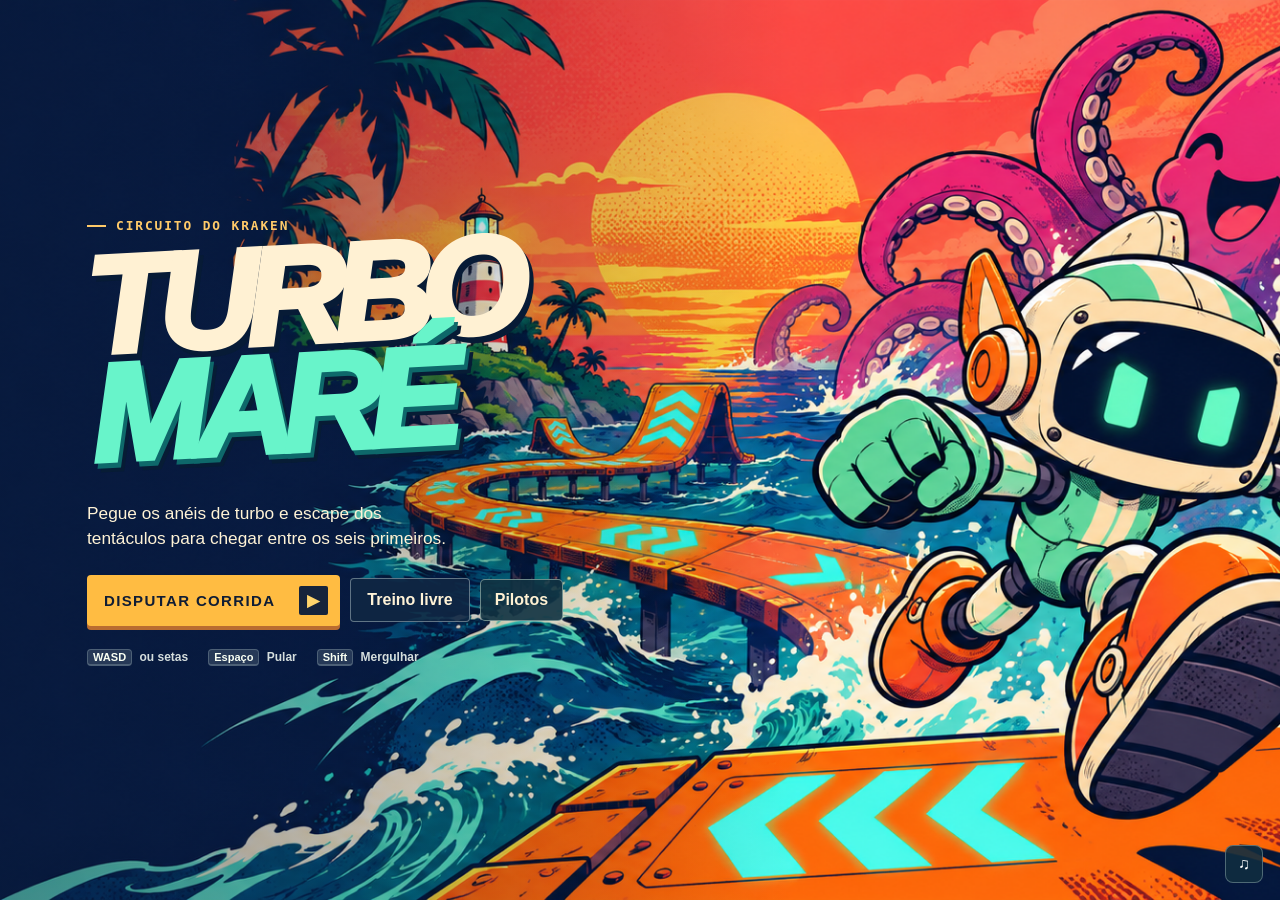
==== src/index.html @ ab8b776a "Publica o Turbo Maré como aplicativo instalável com corrida offline" ====
<!doctype html>
<html lang="pt-BR">
<head>
<meta charset="utf-8">
<meta name="viewport" content="width=device-width,initial-scale=1,maximum-scale=1,viewport-fit=cover">
<meta name="theme-color" content="#102a3a">
<!-- PWA: head -->
<title>Turbo Maré | Corrida 3D</title>
<link rel="stylesheet" href="game.css">
</head>
<body data-mode="menu">
<div id="scene"><canvas id="world" aria-label="Pista de corrida em 3D"></canvas></div>
<main id="menu"><img id="cover-art" alt="" src="art/capa.png">
  <div class="menu-inner">
    <div class="eyebrow">Circuito do Kraken</div>
    <h1>TURBO<span>MARÉ</span></h1>
    <p>Pegue os anéis de turbo e escape dos tentáculos para chegar entre os seis primeiros.</p>
    <div class="menu-buttons"><button class="primary" id="play">Disputar corrida <span aria-hidden="true">▶</span></button><button id="practice">Treino livre</button><button id="crew-open">Pilotos</button></div>
    <div class="menu-foot"><span><kbd>WASD</kbd> ou setas</span><span><kbd>Espaço</kbd> Pular</span><span><kbd>Shift</kbd> Mergulhar</span></div>
    <div class="app-tools"><button type="button" id="install-game" aria-controls="install-help" hidden>Instalar jogo</button><span id="offline-state" role="status" hidden>Pronto para jogar offline</span></div>
    <div id="install-help" hidden>No Safari, toque em Compartilhar e depois em Adicionar à Tela de Início.</div>
  </div>
</main>
<section id="dock" aria-label="Escolha do piloto" hidden>
  <button id="crew-back" class="secondary">‹ Menu</button>
  <div class="crew-card">
    <div class="crew-choose"><button id="crew-prev" aria-label="Piloto anterior">‹</button><h2 id="crew-name">Lontra</h2><button id="crew-next" aria-label="Próximo piloto">›</button></div>
    <label for="crew-motion">Animação <select id="crew-motion"><option value="idle">Em repouso</option><option value="run">Corrida</option><option value="jump">Salto</option><option value="dive">Mergulho</option></select></label>
    <button class="primary" id="crew-use">Usar piloto <span aria-hidden="true">✓</span></button>
  </div>
</section>
<div id="hud" hidden>
  <div class="hud-top">
    <div class="hud-box"><small>Posição</small><strong id="place">1º</strong><span id="field-size">/ 10</span></div>
    <div class="hud-box track-hud"><small><span id="progress-name">Circuito do Kraken</span><span id="percent">0%</span></small><div class="rail"><span id="fill"></span><i style="left:27%"></i><i style="left:63%"></i></div></div>
    <div class="right-hud">
      <div class="hud-box"><small>Tempo</small><strong id="time">1:30</strong></div>
      <div class="hud-box"><small>Vagas</small><strong id="slots">6 / 6</strong></div>
      <button class="icon" id="pause" aria-label="Pausar" title="Pausar (Esc)">Ⅱ</button>
    </div>
  </div>
  <div id="stage"><span id="sector">Píer de largada</span> <b id="ring-score">◎ 0/4</b></div>
  <div id="count" hidden></div><div id="toast" role="status" hidden></div>
</div>
<div id="settings"><button class="icon" id="sound" aria-label="Desativar som" title="Desativar som">♫</button></div>
<div id="touch" hidden>
  <div id="stick" aria-label="Controle de direção"><div id="nub"></div></div>
  <div id="actions"><button id="dive"><span aria-hidden="true">»</span>Mergulho</button><button id="jump"><span aria-hidden="true">↑</span>Pulo</button></div>
</div>
<div id="celebrate" aria-hidden="true"></div>
<section id="modal" role="dialog" aria-modal="true" aria-labelledby="modal-title" hidden>
  <div class="card">
    <div class="eyebrow" id="modal-tag">Circuito do Kraken</div>
    <h2 id="modal-title"></h2>
    <p id="modal-text"></p>
    <label id="quality-row" for="quality">Detalhe gráfico <select id="quality"><option value="auto">Automático</option><option value="high">Alto</option><option value="light">Leve</option></select></label>
    <div class="card-actions">
      <button class="primary" id="modal-main"></button>
      <button class="secondary" id="modal-restart">Reiniciar</button>
      <button class="secondary" id="modal-menu">Menu</button>
    </div>
  </div>
</section>
<p class="card" id="error" hidden></p>
<img id="bay-art" hidden alt="" src="art/baia.png">
<!-- PWA: install -->
<script src="game.js"></script>
</body>
</html>
---- src/game.css ----
:root{color-scheme:dark;--ink:#102a3a;--cream:#fff8e7;--lime:#e1ff74;--mint:#64f2cb;--glass:rgba(12,38,53,.84);font-family:"Segoe UI",Arial,sans-serif}
*{box-sizing:border-box}
html,body{margin:0;width:100%;height:100%;overflow:hidden;background:#102a3a}
body{touch-action:none;user-select:none}
button{font:inherit;cursor:pointer;border:0;color:inherit}
button:focus-visible{outline:3px solid #fff;outline-offset:4px}
[hidden]{display:none!important}
.app-tools{display:flex;align-items:center;gap:8px 15px;flex-wrap:wrap;color:#e6eeeb;font-size:12px;font-weight:650}
.app-tools:has(> :not([hidden])){margin-top:12px}
.app-tools button{color:#fbf5df;background:#15374ae8;border:1px solid #94c8bc;border-radius:5px;padding:7px 13px;font:inherit;cursor:pointer}
.app-tools button:focus-visible{outline:2px solid #ffbc42;outline-offset:2px}
#offline-state::before{content:"";display:inline-block;width:7px;height:7px;margin-right:6px;background:#8cf0ba;border-radius:50%}
#install-help{max-width:330px;margin-top:6px;background:#102a3aeb;color:#fff2d8;padding:8px 10px;border-radius:5px;font-size:13px}
#scene{position:absolute;inset:0;background:linear-gradient(180deg,#24426d 0%,#8274a9 34%,#f4a68f 64%,#ffd5a7 84%,#f9be99 100%);overflow:hidden}
#scene::before{content:"";position:absolute;inset:0;background:radial-gradient(circle at 73% 42%,#fff8c8 0 5.9%,#ffddaa 6% 7%,#ffdcb96b 9%,transparent 25%);pointer-events:none}
body:not([data-mode=menu]) #scene{background:linear-gradient(180deg,#24426d,#7875a6 17%,#eda48e 40%,#ffd5a7)}
body:not([data-mode=menu]) #scene::before{background:radial-gradient(circle at 74% 22%,#fff8c8 0 4.8%,#ffddaa 5% 5.8%,#ffdcb96b 7%,transparent 19%)}
#world{position:absolute;inset:0;width:100%;height:100%;display:block;outline:0}
@media(max-aspect-ratio:9/10){.menu-inner{transform:translateY(-5vh)}body:not([data-mode=menu]) #scene::before{background-position:0 6vh;background-repeat:no-repeat}}
#menu{position:absolute;inset:0;display:grid;align-items:center;pointer-events:none;background:linear-gradient(90deg,#0b2638f5 0%,#102a3ae0 22%,#102a3a84 48%,transparent 72%),linear-gradient(0deg,#092432b0,transparent 32%)}
.menu-inner{width:min(580px,93%);margin-left:clamp(24px,8vw,132px);pointer-events:auto;padding-bottom:2vh}
.eyebrow{color:var(--mint);font-size:12px;font-weight:800;letter-spacing:.21em;text-transform:uppercase;display:flex;align-items:center;gap:10px}
.eyebrow::before{content:"";width:19px;height:2px;background:currentColor;display:inline-block}
h1{font-family:"Arial Black","Segoe UI Black",Impact,sans-serif;font-weight:1000;font-style:italic;font-size:clamp(79px,11.3vw,176px);line-height:.77;letter-spacing:-.11em;margin:23px 0 29px -6px;color:var(--cream);text-shadow:4px 6px 0 #0d3f4e}
h1 span{display:block;color:var(--mint);text-shadow:4px 6px 0 #116673}
.menu-inner p{color:#e6f0ed;font-size:clamp(15px,1.55vw,20px);line-height:1.48;margin:0 0 27px;max-width:330px;font-weight:500}
.primary{display:inline-flex;gap:24px;align-items:center;justify-content:space-between;background:var(--lime);color:#182d31;padding:12px 14px 12px 19px;min-width:216px;font-size:15px;font-weight:900;text-transform:uppercase;letter-spacing:.09em;border-radius:9px;box-shadow:0 5px 0 #859e3a;transition:transform .15s,background .15s}
.primary:hover{background:#efffa6;transform:translateY(-2px)}
.primary:active{transform:translateY(3px)}
.primary span{font-size:16px;line-height:29px;text-align:center;background:#122c31;color:var(--lime);width:29px;height:29px;border-radius:5px}
.menu-foot{display:flex;flex-wrap:wrap;gap:8px 20px;color:#d5e1df;font-size:12px;margin-top:24px;font-weight:650}
kbd{font-family:inherit;background:#e9fff123;border:1px solid #e9fff132;border-bottom-width:2px;border-radius:4px;padding:1px 5px;color:#f9fff3;margin-right:4px;font-size:.92em;white-space:nowrap}
.icon{background:#102d40e5;border:1px solid #e4fff34c;border-radius:8px;min-width:38px;height:38px;font-size:16px;font-weight:900;display:grid;place-items:center}
.icon:hover,.secondary:hover{background:#245061}
#settings{display:flex;gap:7px;position:absolute;right:max(17px,env(safe-area-inset-right));bottom:max(17px,env(safe-area-inset-bottom));z-index:4}
#hud{position:absolute;inset:0;pointer-events:none;color:white}
.hud-top{position:absolute;left:clamp(12px,3vw,44px);right:clamp(12px,3vw,44px);top:max(13px,env(safe-area-inset-top));display:flex;align-items:flex-start;justify-content:space-between;gap:8px}
.hud-box{background:var(--glass);border:1px solid #e0fff442;border-radius:10px;padding:10px 13px;box-shadow:0 3px 14px #10334438;font-variant-numeric:tabular-nums}
.hud-box small{color:#aae5db;text-transform:uppercase;letter-spacing:.11em;font-size:10px;font-weight:850;display:block;margin-bottom:2px}
.hud-box strong{font-size:21px;font-weight:900;line-height:1.05}
.track-hud{min-width:min(31vw,305px)}
.track-hud small{display:flex;justify-content:space-between;gap:4px;color:var(--cream)}
.rail{background:#e1fff036;height:6px;border-radius:20px;margin:8px 1px 2px;position:relative}
.rail span{height:100%;width:0;display:block;background:var(--mint);border-radius:20px;transition:width .13s linear}
.rail i{background:#fffff2;position:absolute;top:1px;width:4px;height:4px;border-radius:50%}
.right-hud{display:flex;gap:7px;text-align:center}
#pause{pointer-events:auto;height:100%;min-height:47px}
#toast{position:absolute;left:50%;top:20%;transform:translateX(-50%);padding:8px 15px;background:#123442ee;border:1px solid #a8e8c5;color:var(--lime);border-radius:7px;font-weight:850;font-size:13px;white-space:nowrap}
#count{position:absolute;left:50%;top:40%;transform:translate(-50%,-50%) rotate(-6deg);font-size:clamp(74px,14vw,155px);font-weight:1000;font-style:italic;line-height:1;color:var(--lime);text-shadow:5px 6px #182944,0 0 24px #0d37436b}
#touch{display:none;position:absolute;inset:0;pointer-events:none;z-index:3}
#stick{position:absolute;left:max(18px,env(safe-area-inset-left));bottom:max(21px,env(safe-area-inset-bottom));width:112px;height:112px;border:2px solid #e1fff39e;border-radius:50%;background:#102d4080;pointer-events:auto}
#nub{position:absolute;width:45px;height:45px;left:50%;top:50%;transform:translate(-50%,-50%);border-radius:50%;background:#d3ffeed9;box-shadow:0 3px 0 #61968f}
#actions{position:absolute;right:max(16px,env(safe-area-inset-right));bottom:max(66px,calc(env(safe-area-inset-bottom) + 53px));display:flex;align-items:flex-end;gap:8px;pointer-events:auto}
#actions button{background:#142e43cf;border:1px solid #e1fff39e;border-radius:50%;width:65px;height:65px;font-weight:900;font-size:10px;text-transform:uppercase;box-shadow:0 3px 0 #0e2539;touch-action:none}
#actions button:last-child{background:var(--lime);color:#193740;width:76px;height:76px}
#actions span{display:block;font-size:21px;line-height:1.15}
@media(pointer:coarse){#touch:not([hidden]){display:block}.menu-foot{display:none}}
#modal{position:absolute;inset:0;display:grid;place-items:center;background:#071f30b8;z-index:6;padding:14px}
.card{width:min(420px,100%);border-radius:17px;border:1px solid #b8f9dc62;background:#112f42;padding:clamp(20px,5vw,34px);box-shadow:0 12px 50px #061b30a0}
.card h2{margin:8px 0 9px;font-weight:950;font-size:clamp(32px,7vw,51px);line-height:.98;letter-spacing:-.06em;color:var(--cream)}
.card p{margin:11px 0 24px;color:#d5ece8;line-height:1.5}
.card-actions{display:flex;gap:13px 8px;flex-wrap:wrap;align-items:center}
.secondary{background:#234453;border:1px solid #90d4c769;border-radius:7px;font-weight:750;padding:11px}
#error{position:absolute;z-index:9;left:50%;top:50%;transform:translate(-50%,-50%);margin:0}
@media(max-width:620px){#menu{background:linear-gradient(90deg,#092536e8,#09253676 72%,#09253626),linear-gradient(0deg,#092432c1,transparent 34%)}.menu-inner{margin-left:22px}.hud-top{gap:4px}.hud-box{padding:7px}.hud-box strong{font-size:17px}.hud-box small{font-size:8px}.right-hud{gap:4px}#pause{min-width:30px;min-height:38px}.track-hud{min-width:22vw}#progress-name{display:none}.menu-foot{gap:8px 10px}h1{font-size:clamp(71px,16vw,122px)}}
@media(max-height:540px){.menu-inner{padding-top:8px}h1{font-size:clamp(62px,16vh,100px);margin:12px 0 15px}.menu-inner p{margin-bottom:14px}.menu-foot{margin-top:13px}#stick{width:91px;height:91px}#actions{bottom:20px;right:65px}}

:root{--lime:#ffbf46;--mint:#69f5ce;--cream:#fff1d3}
#menu{isolation:isolate;overflow:hidden;background:#071a3d}
#menu::before{content:"";position:absolute;z-index:-2;inset:0;background:var(--cover) center/cover no-repeat}
#menu::after{content:"";position:absolute;z-index:-1;inset:0;background:linear-gradient(90deg,#08193475,transparent 62%)}
.menu-inner{margin-left:clamp(24px,6.8vw,110px);width:min(550px,87vw)}
.eyebrow{font-family:Consolas,monospace;font-weight:850;font-size:clamp(11px,1vw,14px);color:#ffca69;letter-spacing:.15em}
h1{font-size:clamp(86px,10.8vw,175px);line-height:.78;letter-spacing:-.088em;transform:rotate(-3deg);transform-origin:left center;text-shadow:4px 6px #071b36;margin:22px 0 30px}
h1 span{color:#68f4ca;text-shadow:3px 5px #0e686a,6px 9px #071c35}
.menu-inner p{color:#fff3d6;font-size:clamp(15px,1.35vw,19px);max-width:370px;margin-bottom:23px}
.menu-buttons{display:flex;align-items:center;gap:10px;flex-wrap:wrap}
.primary{background:#ffbc42;color:#101d34;border-radius:4px;box-shadow:0 4px #ba6c30;min-width:191px;padding:11px 12px 11px 17px;font-weight:900}
.primary:hover{background:#ffd077}.primary span{background:#16243b;color:#ffd56c;border-radius:2px}
#practice,.secondary{background:#102744e8;color:#fff3d7;border:1px solid #b1c3c880;padding:12px 16px;border-radius:4px;font-weight:730}
#practice:hover{background:#23485d}.menu-foot{color:#d5dedd;font-size:12px}
.hud-box{border-radius:5px;border:1px solid #f2e1ba6b;background:#0e2343ed;box-shadow:2px 3px 0 #12223d6b}
.hud-box strong{color:#fff3cf}.hud-box small{color:#ffd27a}.rail span{background:#ffbb4c}
#stage{position:absolute;left:clamp(12px,3vw,44px);bottom:max(18px,env(safe-area-inset-bottom));color:#fff2cc;border-left:4px solid #ffbc42;padding:8px 13px;background:#102344eb;border-radius:2px;font-size:13px;font-weight:750}
#stage b{color:#71f1cf;margin-left:10px;font-variant-numeric:tabular-nums}
#hud::before{content:"";position:absolute;inset:0;opacity:0;transition:opacity .15s;box-shadow:inset 0 0 90px #4fffff5c}
body[data-turbo="on"] #hud::before{opacity:1}
.card{background:#102444;border-color:#eec385;border-radius:8px;box-shadow:7px 7px #09203999}
#scene,body:not([data-mode=menu]) #scene{background:linear-gradient(#51568e 0%,#f07672 19%,#ffb567 37%,#ffdf91 58%,#f5b790 100%)}
@media(max-aspect-ratio:9/10){#menu::before{background-size:auto 64%;background-position:78% top}#menu::after{background:linear-gradient(0deg,#091a37 25%,#091a37f3 40%,transparent 65%)}#menu{align-items:end}.menu-inner{margin:0 20px max(35px,7vh);transform:none}.menu-inner h1{font-size:clamp(63px,15.5vw,105px);margin:12px 0 16px}.menu-inner p{font-size:15px;margin-bottom:15px}.menu-foot{margin-top:14px}#practice{padding:10px}.menu-buttons{gap:8px}.primary{min-width:166px}}
@media(pointer:coarse){#stage{top:70px;bottom:auto;font-size:10px;padding:4px 7px}}
@media(max-height:530px) and (min-aspect-ratio:1/1){h1{font-size:clamp(55px,17vh,80px);margin:10px 0}.menu-inner p{margin-bottom:11px}.menu-foot{margin-top:12px}}



#cover-art{position:absolute;inset:0;width:100%;height:100%;object-fit:cover;object-position:center;z-index:-2}
#menu::before{display:none}
@media(max-aspect-ratio:9/10){#cover-art{height:65%;object-position:76% 50%}}
@keyframes confetti-fall{from{transform:translateY(-6vh) rotate(0)}to{transform:translateY(108vh) rotate(470deg)}}
#celebrate{position:fixed;inset:0;overflow:hidden;pointer-events:none;z-index:7}
#celebrate i{position:absolute;top:-2vh;width:7px;height:13px;background:#6ef4cb;animation:confetti-fall 2.2s ease-in both}
@media(prefers-reduced-motion:reduce){#celebrate{display:none}}


.hud-top{top:max(20px,env(safe-area-inset-top));left:clamp(15px,2vw,36px);right:clamp(15px,2vw,36px);align-items:flex-start}
.hud-box{background:linear-gradient(140deg,#103641f4,#102a38f2);border:1px solid #cce8dd8c;border-radius:10px;box-shadow:0 4px 13px #122f383b;color:#ffefd4}
.hud-box small{font-family:"Segoe UI",sans-serif;font-size:10px;letter-spacing:.13em;color:#a6e2d4}
.hud-top>.hud-box:first-child{position:relative;padding:9px 22px 11px 17px;min-width:106px;border-bottom:3px solid #ffd474}
#place{font-size:36px;font-style:italic;font-weight:900;letter-spacing:-.065em;color:#fff1cb}
#field-size{font-size:14px;color:#a6c8c4;margin-left:6px;font-weight:750}
.track-hud{position:absolute;left:50%;transform:translateX(-50%);width:clamp(180px,23vw,340px);padding:10px 14px 11px}
.track-hud small{color:#f5ebd3}.track-hud #percent{color:#63edcf}.rail{height:5px}.rail span{background:#63edcf}
.right-hud{border:1px solid #cce8dd8c;border-radius:10px;overflow:hidden;background:#153646f2;box-shadow:0 4px 13px #122f383b;gap:0;align-items:stretch}
.right-hud .hud-box{border:0;border-right:1px solid #c6e8d32e;border-radius:0;background:none;box-shadow:none;padding:9px 13px}
.right-hud .hud-box strong{font-size:22px;letter-spacing:-.045em;color:#fff2d3}
#pause{border:0;border-radius:0;background:#25495770;min-width:34px;font-size:15px}
#stage{border:1px solid #cce8dd70;border-left:3px solid #6af0ce;background:#113742ed;border-radius:6px;font-size:12px;padding:8px 12px;letter-spacing:.012em}
#stage b{border-left:1px solid #91c9b86b;padding-left:11px;font-variant-numeric:tabular-nums}
@media(max-width:620px){.hud-top{top:12px;left:10px;right:10px}.hud-top>.hud-box:first-child{min-width:66px;padding:6px 9px}#place{font-size:25px}#field-size{font-size:10px;margin-left:3px}.track-hud{min-width:0;width:clamp(70px,20vw,110px);left:45%;padding:8px}.hud-box small{font-size:8px}.right-hud .hud-box{padding:6px}.right-hud .hud-box strong{font-size:15px}#pause{min-width:24px}.track-hud small{justify-content:center}}
@media(pointer:coarse){#stage{padding:4px 7px;font-size:10px}}

#quality-row{display:flex;align-items:center;justify-content:space-between;margin:0 0 20px;color:#d7e9e1;font-size:14px;font-weight:650}#quality{font:inherit;color:#fff1d2;background:#173a48;border:1px solid #729690;border-radius:5px;padding:6px 9px}

#crew-open,#crew-motion{font:inherit;color:#fff1d2;background:#113342e8;border:1px solid #a6c2b99c;padding:11px 14px;border-radius:5px;font-weight:700}
#crew-open:hover,#crew-motion:hover{background:#245061}
#dock{position:absolute;inset:0;pointer-events:none;background:linear-gradient(0deg,#051f3880,transparent 23%);color:#fff1d3}
#crew-back{position:absolute;left:20px;top:20px;pointer-events:auto}
.crew-card{pointer-events:auto;position:absolute;left:50%;bottom:clamp(10px,2.5vh,24px);transform:translateX(-50%);display:flex;align-items:center;gap:16px;background:#103340f2;padding:12px 14px;border:1px solid #b5dfcf88;border-radius:9px;box-shadow:0 4px 15px #0e314050}
.crew-choose{display:flex;align-items:center;gap:7px}
.crew-choose h2{margin:0;min-width:108px;text-align:center;font-size:22px;color:#fff0cc}
.crew-choose button{width:34px;height:34px;background:#284e5d;border-radius:4px;font-size:24px;font-weight:700}
.crew-card label{display:grid;gap:2px;font-size:10px;letter-spacing:.08em;text-transform:uppercase;color:#aae4cc}
#crew-motion{font-size:13px;padding:5px;letter-spacing:0}
.crew-card .primary{min-width:146px;font-size:12px}
@media(max-width:620px){.crew-card{gap:7px;flex-wrap:wrap;justify-content:center;width:min(94%,390px)}.crew-choose h2{min-width:85px}.crew-card .primary{min-width:130px;padding:6px 10px}.menu-buttons #crew-open{padding:9px}.crew-card label{display:block}.crew-card label select{margin-left:3px}}
@media(max-height:460px){.crew-card{padding:6px 11px;bottom:5px}.crew-card .primary{padding:5px 10px}}
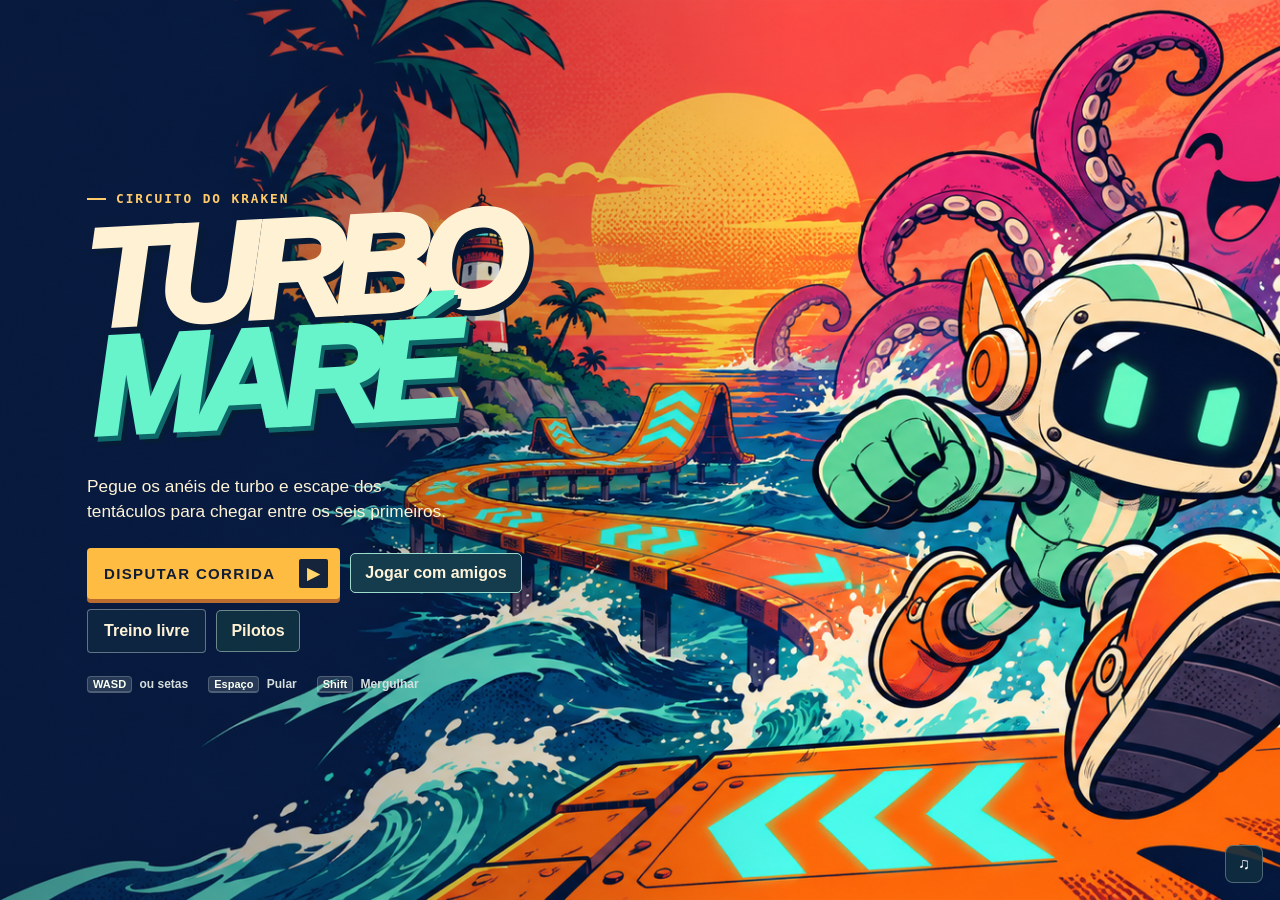
==== commit af444e56: "Adiciona salas online por convite com corrida sincronizada e revanche" ====
--- a/src/index.html
+++ b/src/index.html
@@ -15,12 +15,25 @@
     <div class="eyebrow">Circuito do Kraken</div>
     <h1>TURBO<span>MARÉ</span></h1>
     <p>Pegue os anéis de turbo e escape dos tentáculos para chegar entre os seis primeiros.</p>
-    <div class="menu-buttons"><button class="primary" id="play">Disputar corrida <span aria-hidden="true">▶</span></button><button id="practice">Treino livre</button><button id="crew-open">Pilotos</button></div>
+    <div class="menu-buttons"><button class="primary" id="play">Disputar corrida <span aria-hidden="true">▶</span></button><button id="friends">Jogar com amigos</button><button id="practice">Treino livre</button><button id="crew-open">Pilotos</button></div>
     <div class="menu-foot"><span><kbd>WASD</kbd> ou setas</span><span><kbd>Espaço</kbd> Pular</span><span><kbd>Shift</kbd> Mergulhar</span></div>
     <div class="app-tools"><button type="button" id="install-game" aria-controls="install-help" hidden>Instalar jogo</button><span id="offline-state" role="status" hidden>Pronto para jogar offline</span></div>
     <div id="install-help" hidden>No Safari, toque em Compartilhar e depois em Adicionar à Tela de Início.</div>
   </div>
 </main>
+<dialog id="room" aria-labelledby="room-title">
+  <form id="room-form">
+    <div class="eyebrow">Circuito do Kraken</div>
+    <h2 id="room-title">Jogar com amigos</h2>
+    <p id="room-status" role="status"></p>
+    <label id="room-nick-label" for="room-nick">Seu apelido<input id="room-nick" maxlength="18" placeholder="Piloto" autocomplete="nickname"></label>
+    <button id="room-enter" type="submit" class="primary">Criar sala</button>
+  </form>
+  <div id="room-invite" hidden><label for="room-url">Link do convite</label><div class="invite-row"><input id="room-url" readonly><button id="room-copy" type="button">Copiar link</button></div></div>
+  <ol id="room-list"></ol>
+  <div class="room-actions"><button id="room-start" class="primary" hidden>Largar</button><button id="room-leave">Voltar</button></div>
+</dialog>
+<dialog id="race-exit" aria-labelledby="exit-title"><h2 id="exit-title">Sair da corrida?</h2><p id="exit-info"></p><div class="room-actions"><button id="race-stay" class="primary">Continuar</button><button id="race-leave">Sair da sala</button></div></dialog>
 <section id="dock" aria-label="Escolha do piloto" hidden>
   <button id="crew-back" class="secondary">‹ Menu</button>
   <div class="crew-card">
@@ -40,6 +53,7 @@
     </div>
   </div>
   <div id="stage"><span id="sector">Píer de largada</span> <b id="ring-score">◎ 0/4</b></div>
+  <details id="room-ranks" hidden><summary>Classificação</summary><ol id="race-list"></ol></details>
   <div id="count" hidden></div><div id="toast" role="status" hidden></div>
 </div>
 <div id="settings"><button class="icon" id="sound" aria-label="Desativar som" title="Desativar som">♫</button></div>
@@ -64,6 +78,7 @@
 <p class="card" id="error" hidden></p>
 <img id="bay-art" hidden alt="" src="art/baia.png">
 <!-- PWA: install -->
+<script src="rooms.js"></script>
 <script src="game.js"></script>
 </body>
 </html>
--- a/src/game.css
+++ b/src/game.css
@@ -11,6 +11,22 @@
 .app-tools button:focus-visible{outline:2px solid #ffbc42;outline-offset:2px}
 #offline-state::before{content:"";display:inline-block;width:7px;height:7px;margin-right:6px;background:#8cf0ba;border-radius:50%}
 #install-help{max-width:330px;margin-top:6px;background:#102a3aeb;color:#fff2d8;padding:8px 10px;border-radius:5px;font-size:13px}
+#friends,#room-copy,#room-leave,#race-leave{border:1px solid #9edbcd;border-radius:5px;background:#143c4c;color:#fff4d9;padding:10px 14px;font-weight:750}
+#room,#race-exit{box-sizing:border-box;width:min(430px,94vw);max-height:90dvh;overflow:auto;border:1px solid #8ad7bf;border-radius:16px;padding:clamp(18px,4vw,30px);background:#103644;color:#fff1d7;box-shadow:0 18px 65px #051c35aa}
+#room::backdrop,#race-exit::backdrop{background:#071c30a8}
+#room h2,#race-exit h2{font-size:clamp(25px,5vw,34px);line-height:1.1;margin:12px 0}
+#room p,#race-exit p{line-height:1.4;color:#d2e6e3;margin:9px 0 17px}
+#room label{display:block;font-weight:750;font-size:13px}
+#room input{box-sizing:border-box;display:block;width:100%;min-width:0;font:inherit;font-size:16px;background:#092a36;color:#fff1d7;border:1px solid #64a69f;border-radius:5px;padding:9px 10px;margin:4px 0 10px}
+#room .invite-row,.room-actions{display:flex;align-items:center;gap:8px;flex-wrap:wrap}
+#room .invite-row{flex-wrap:nowrap;margin:4px 0 8px}
+#room .invite-row input{margin:0;flex:1}#room-copy{white-space:nowrap}
+#room-list,#race-list{list-style:none;margin:10px 0 16px;padding:0}
+#room-list:empty{display:none}#room-list li{display:flex;align-items:center;justify-content:space-between;gap:8px;border-bottom:1px solid #91d9c936;padding:6px 0}
+#room-list li span{font-size:12px;color:#abe4d6}
+#room-ranks{position:absolute;top:76px;right:12px;max-width:min(250px,65vw);background:#102e40ed;border:1px solid #94cbb982;border-radius:6px;padding:6px 9px;font-size:12px;color:#fff2d8;pointer-events:auto}
+#room-ranks summary{cursor:pointer;font-weight:750}#race-list{margin:6px 0 0}#race-list li{padding:2px 0}
+@media(max-width:620px){.menu-buttons #friends{padding:9px}#room-ranks{top:65px}}
 #scene{position:absolute;inset:0;background:linear-gradient(180deg,#24426d 0%,#8274a9 34%,#f4a68f 64%,#ffd5a7 84%,#f9be99 100%);overflow:hidden}
 #scene::before{content:"";position:absolute;inset:0;background:radial-gradient(circle at 73% 42%,#fff8c8 0 5.9%,#ffddaa 6% 7%,#ffdcb96b 9%,transparent 25%);pointer-events:none}
 body:not([data-mode=menu]) #scene{background:linear-gradient(180deg,#24426d,#7875a6 17%,#eda48e 40%,#ffd5a7)}
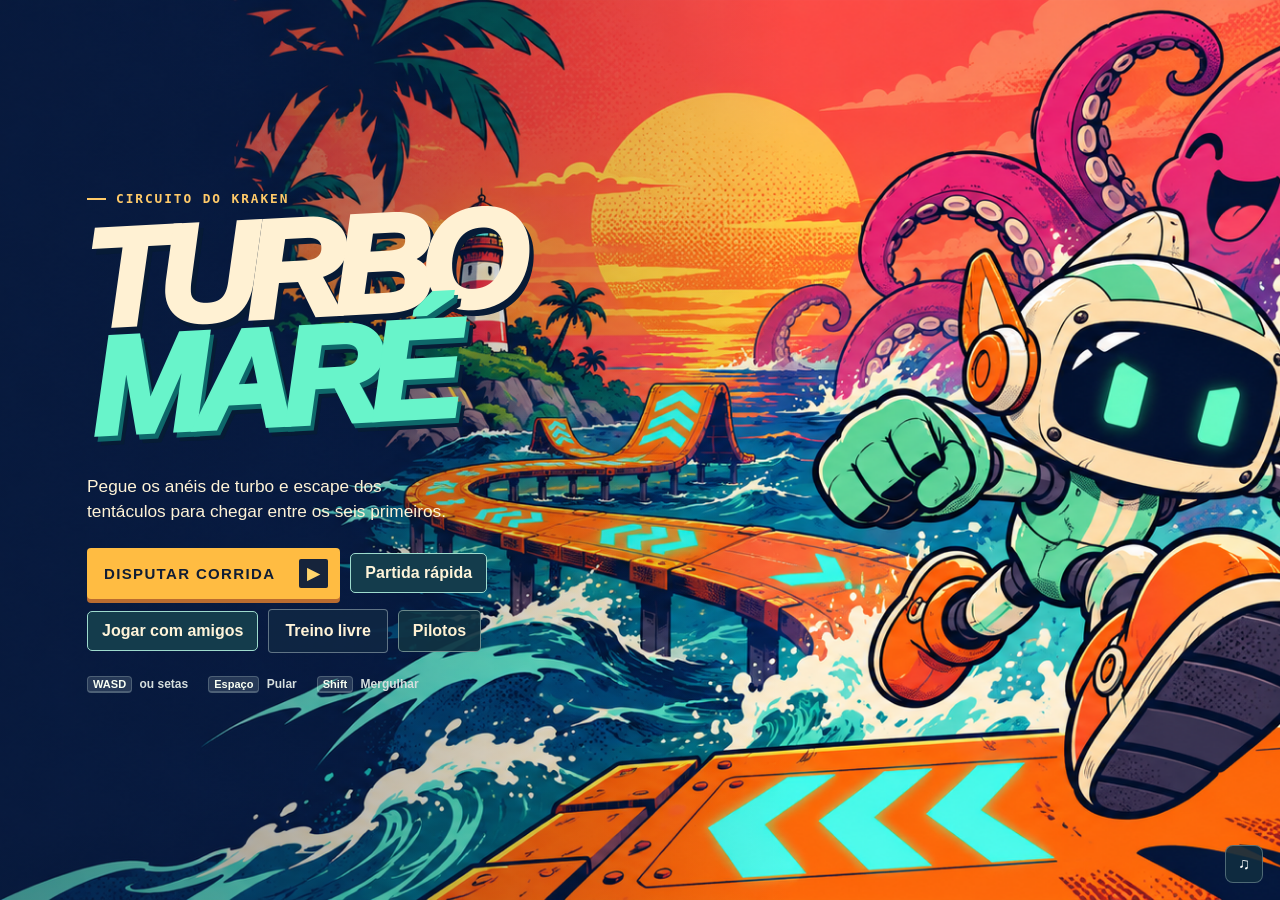
==== commit f8d6f43d: "Adiciona a Partida rápida com pilotos online e bots no grid Quem toca em Partida rápida entra num ca" ====
--- a/src/index.html
+++ b/src/index.html
@@ -15,7 +15,7 @@
     <div class="eyebrow">Circuito do Kraken</div>
     <h1>TURBO<span>MARÉ</span></h1>
     <p>Pegue os anéis de turbo e escape dos tentáculos para chegar entre os seis primeiros.</p>
-    <div class="menu-buttons"><button class="primary" id="play">Disputar corrida <span aria-hidden="true">▶</span></button><button id="friends">Jogar com amigos</button><button id="practice">Treino livre</button><button id="crew-open">Pilotos</button></div>
+    <div class="menu-buttons"><button class="primary" id="play">Disputar corrida <span aria-hidden="true">▶</span></button><button id="quick">Partida rápida</button><button id="friends">Jogar com amigos</button><button id="practice">Treino livre</button><button id="crew-open">Pilotos</button></div>
     <div class="menu-foot"><span><kbd>WASD</kbd> ou setas</span><span><kbd>Espaço</kbd> Pular</span><span><kbd>Shift</kbd> Mergulhar</span></div>
     <div class="app-tools"><button type="button" id="install-game" aria-controls="install-help" hidden>Instalar jogo</button><span id="offline-state" role="status" hidden>Pronto para jogar offline</span></div>
     <div id="install-help" hidden>No Safari, toque em Compartilhar e depois em Adicionar à Tela de Início.</div>
@@ -23,7 +23,7 @@
 </main>
 <dialog id="room" aria-labelledby="room-title">
   <form id="room-form">
-    <div class="eyebrow">Circuito do Kraken</div>
+    <div class="eyebrow" id="room-series">Copa das Marés</div>
     <h2 id="room-title">Jogar com amigos</h2>
     <p id="room-status" role="status"></p>
     <label id="room-nick-label" for="room-nick">Seu apelido<input id="room-nick" maxlength="18" placeholder="Piloto" autocomplete="nickname"></label>
@@ -31,7 +31,9 @@
   </form>
   <div id="room-invite" hidden><label for="room-url">Link do convite</label><div class="invite-row"><input id="room-url" readonly><button id="room-copy" type="button">Copiar link</button></div></div>
   <ol id="room-list"></ol>
-  <div class="room-actions"><button id="room-start" class="primary" hidden>Largar</button><button id="room-leave">Voltar</button></div>
+  <table id="cup-board" hidden aria-label="Pontuação da Copa das Marés"><thead><tr><th scope="col">Piloto</th><th scope="col">Baía</th><th scope="col">Estaleiro</th><th scope="col">Total</th></tr></thead><tbody id="cup-rows"></tbody></table>
+  <details id="cup-rules" hidden><summary>Como pontuar</summary><p>Do 1º ao 6º lugar, as provas valem 10, 8, 6, 4, 2 e 1 ponto. Quem chega primeiro fica à frente. Ao acabar o tempo, quem alcançou um checkpoint também pontua pela distância percorrida. Em caso de empate na soma, vale a pontuação do Estaleiro.</p></details>
+  <div class="room-actions"><button id="room-start" class="primary" hidden>Largar</button><button id="room-bots" hidden>Correr com bots</button><button id="room-leave">Voltar</button></div>
 </dialog>
 <dialog id="race-exit" aria-labelledby="exit-title"><h2 id="exit-title">Sair da corrida?</h2><p id="exit-info"></p><div class="room-actions"><button id="race-stay" class="primary">Continuar</button><button id="race-leave">Sair da sala</button></div></dialog>
 <section id="dock" aria-label="Escolha do piloto" hidden>
@@ -52,14 +54,15 @@
       <button class="icon" id="pause" aria-label="Pausar" title="Pausar (Esc)">Ⅱ</button>
     </div>
   </div>
-  <div id="stage"><span id="sector">Píer de largada</span> <b id="ring-score">◎ 0/4</b></div>
+  <div id="stage"><span id="cup-leg" hidden></span><span id="sector">Píer de largada</span> <b id="ring-score">◎ 0/4</b></div>
   <details id="room-ranks" hidden><summary>Classificação</summary><ol id="race-list"></ol></details>
   <div id="count" hidden></div><div id="toast" role="status" hidden></div>
 </div>
 <div id="settings"><button class="icon" id="sound" aria-label="Desativar som" title="Desativar som">♫</button></div>
 <div id="touch" hidden>
-  <div id="stick" aria-label="Controle de direção"><div id="nub"></div></div>
-  <div id="actions"><button id="dive"><span aria-hidden="true">»</span>Mergulho</button><button id="jump"><span aria-hidden="true">↑</span>Pulo</button></div>
+  <div id="move-zone" aria-label="Direção: toque e arraste em qualquer ponto da metade esquerda"></div>
+  <div id="action-zone" aria-label="Ação: um toque pula, dois toques mergulham"><p id="action-hint"><b>1 toque</b> pula<br><b>2 toques</b> mergulha</p></div>
+  <div id="stick" aria-hidden="true"><div id="nub"></div></div>
 </div>
 <div id="celebrate" aria-hidden="true"></div>
 <section id="modal" role="dialog" aria-modal="true" aria-labelledby="modal-title" hidden>
--- a/src/game.css
+++ b/src/game.css
@@ -11,7 +11,7 @@
 .app-tools button:focus-visible{outline:2px solid #ffbc42;outline-offset:2px}
 #offline-state::before{content:"";display:inline-block;width:7px;height:7px;margin-right:6px;background:#8cf0ba;border-radius:50%}
 #install-help{max-width:330px;margin-top:6px;background:#102a3aeb;color:#fff2d8;padding:8px 10px;border-radius:5px;font-size:13px}
-#friends,#room-copy,#room-leave,#race-leave{border:1px solid #9edbcd;border-radius:5px;background:#143c4c;color:#fff4d9;padding:10px 14px;font-weight:750}
+#quick,#friends,#room-copy,#room-bots,#room-leave,#race-leave{border:1px solid #9edbcd;border-radius:5px;background:#143c4c;color:#fff4d9;padding:10px 14px;font-weight:750}
 #room,#race-exit{box-sizing:border-box;width:min(430px,94vw);max-height:90dvh;overflow:auto;border:1px solid #8ad7bf;border-radius:16px;padding:clamp(18px,4vw,30px);background:#103644;color:#fff1d7;box-shadow:0 18px 65px #051c35aa}
 #room::backdrop,#race-exit::backdrop{background:#071c30a8}
 #room h2,#race-exit h2{font-size:clamp(25px,5vw,34px);line-height:1.1;margin:12px 0}
@@ -24,9 +24,19 @@
 #room-list,#race-list{list-style:none;margin:10px 0 16px;padding:0}
 #room-list:empty{display:none}#room-list li{display:flex;align-items:center;justify-content:space-between;gap:8px;border-bottom:1px solid #91d9c936;padding:6px 0}
 #room-list li span{font-size:12px;color:#abe4d6}
+#cup-board{width:100%;margin:12px 0 18px;border-collapse:collapse;font-variant-numeric:tabular-nums}
+#cup-board th,#cup-board td{text-align:right;padding:8px 4px;border-bottom:1px solid #91d9c936}
+#cup-board thead th{font-size:12px;color:#b9dbd5}
+#cup-board tr>:first-child{text-align:left;overflow-wrap:anywhere}
+#cup-board tbody tr:first-child{color:#ffe6a0}
+#cup-board tbody td:last-child{font-weight:800}
+#cup-rules{margin:12px 0 16px;color:#beded5;font-size:13px}
+#cup-rules summary{cursor:pointer}
+#cup-leg{color:#ffe6a0;margin-right:.45em}
+@media(min-width:621px){#cup-leg{display:none}}
 #room-ranks{position:absolute;top:76px;right:12px;max-width:min(250px,65vw);background:#102e40ed;border:1px solid #94cbb982;border-radius:6px;padding:6px 9px;font-size:12px;color:#fff2d8;pointer-events:auto}
 #room-ranks summary{cursor:pointer;font-weight:750}#race-list{margin:6px 0 0}#race-list li{padding:2px 0}
-@media(max-width:620px){.menu-buttons #friends{padding:9px}#room-ranks{top:65px}}
+@media(max-width:620px){.menu-buttons #friends,.menu-buttons #quick{padding:9px}#room-ranks{top:65px}}
 #scene{position:absolute;inset:0;background:linear-gradient(180deg,#24426d 0%,#8274a9 34%,#f4a68f 64%,#ffd5a7 84%,#f9be99 100%);overflow:hidden}
 #scene::before{content:"";position:absolute;inset:0;background:radial-gradient(circle at 73% 42%,#fff8c8 0 5.9%,#ffddaa 6% 7%,#ffdcb96b 9%,transparent 25%);pointer-events:none}
 body:not([data-mode=menu]) #scene{background:linear-gradient(180deg,#24426d,#7875a6 17%,#eda48e 40%,#ffd5a7)}
@@ -49,7 +59,7 @@
 .icon{background:#102d40e5;border:1px solid #e4fff34c;border-radius:8px;min-width:38px;height:38px;font-size:16px;font-weight:900;display:grid;place-items:center}
 .icon:hover,.secondary:hover{background:#245061}
 #settings{display:flex;gap:7px;position:absolute;right:max(17px,env(safe-area-inset-right));bottom:max(17px,env(safe-area-inset-bottom));z-index:4}
-#hud{position:absolute;inset:0;pointer-events:none;color:white}
+#hud{position:absolute;inset:0;pointer-events:none;color:white;z-index:4}
 .hud-top{position:absolute;left:clamp(12px,3vw,44px);right:clamp(12px,3vw,44px);top:max(13px,env(safe-area-inset-top));display:flex;align-items:flex-start;justify-content:space-between;gap:8px}
 .hud-box{background:var(--glass);border:1px solid #e0fff442;border-radius:10px;padding:10px 13px;box-shadow:0 3px 14px #10334438;font-variant-numeric:tabular-nums}
 .hud-box small{color:#aae5db;text-transform:uppercase;letter-spacing:.11em;font-size:10px;font-weight:850;display:block;margin-bottom:2px}
@@ -64,12 +74,18 @@
 #toast{position:absolute;left:50%;top:20%;transform:translateX(-50%);padding:8px 15px;background:#123442ee;border:1px solid #a8e8c5;color:var(--lime);border-radius:7px;font-weight:850;font-size:13px;white-space:nowrap}
 #count{position:absolute;left:50%;top:40%;transform:translate(-50%,-50%) rotate(-6deg);font-size:clamp(74px,14vw,155px);font-weight:1000;font-style:italic;line-height:1;color:var(--lime);text-shadow:5px 6px #182944,0 0 24px #0d37436b}
 #touch{display:none;position:absolute;inset:0;pointer-events:none;z-index:3}
-#stick{position:absolute;left:max(18px,env(safe-area-inset-left));bottom:max(21px,env(safe-area-inset-bottom));width:112px;height:112px;border:2px solid #e1fff39e;border-radius:50%;background:#102d4080;pointer-events:auto}
+#move-zone,#action-zone{position:absolute;top:0;bottom:0;pointer-events:auto;touch-action:none;-webkit-touch-callout:none;-webkit-tap-highlight-color:transparent}
+#move-zone{left:0;width:50%}
+#action-zone{right:0;width:50%}
+#stick{position:absolute;left:max(18px,env(safe-area-inset-left));bottom:max(21px,env(safe-area-inset-bottom));width:112px;height:112px;border:2px solid #e1fff39e;border-radius:50%;background:#102d4080;pointer-events:none;opacity:.55;transition:opacity .15s}
+#stick.active{opacity:1;bottom:auto;transition:none}
 #nub{position:absolute;width:45px;height:45px;left:50%;top:50%;transform:translate(-50%,-50%);border-radius:50%;background:#d3ffeed9;box-shadow:0 3px 0 #61968f}
-#actions{position:absolute;right:max(16px,env(safe-area-inset-right));bottom:max(66px,calc(env(safe-area-inset-bottom) + 53px));display:flex;align-items:flex-end;gap:8px;pointer-events:auto}
-#actions button{background:#142e43cf;border:1px solid #e1fff39e;border-radius:50%;width:65px;height:65px;font-weight:900;font-size:10px;text-transform:uppercase;box-shadow:0 3px 0 #0e2539;touch-action:none}
-#actions button:last-child{background:var(--lime);color:#193740;width:76px;height:76px}
-#actions span{display:block;font-size:21px;line-height:1.15}
+#action-hint{position:absolute;right:max(16px,env(safe-area-inset-right));bottom:max(74px,calc(env(safe-area-inset-bottom) + 60px));margin:0;padding:8px 12px;border:1px solid #e1fff35e;border-radius:8px;background:#142e4399;color:#fff8e7;font-size:11px;line-height:1.5;text-align:right;text-transform:uppercase;letter-spacing:.06em;pointer-events:none;opacity:.8;transition:opacity .6s}
+#action-hint b{color:var(--lime)}
+#touch.learned #action-hint{opacity:0}
+.tap-ring{position:absolute;width:74px;height:74px;margin:-37px 0 0 -37px;border:3px solid var(--lime);border-radius:50%;pointer-events:none;animation:tap-ring .35s ease-out forwards}
+.tap-ring.dive{border-color:var(--mint);border-width:5px}
+@keyframes tap-ring{from{transform:scale(.45);opacity:.95}to{transform:scale(1.25);opacity:0}}
 @media(pointer:coarse){#touch:not([hidden]){display:block}.menu-foot{display:none}}
 #modal{position:absolute;inset:0;display:grid;place-items:center;background:#071f30b8;z-index:6;padding:14px}
 .card{width:min(420px,100%);border-radius:17px;border:1px solid #b8f9dc62;background:#112f42;padding:clamp(20px,5vw,34px);box-shadow:0 12px 50px #061b30a0}
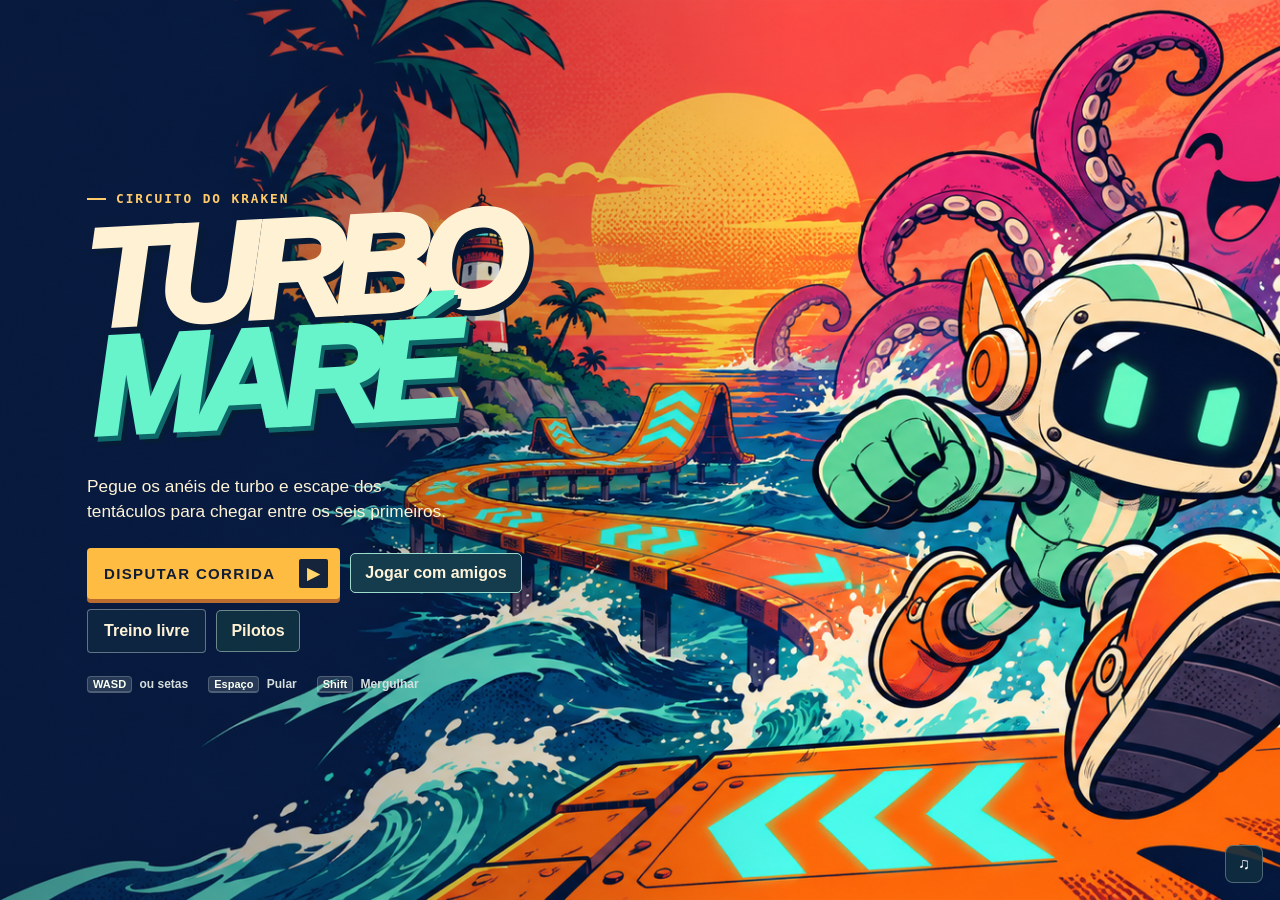
==== commit 7ea421bb: "Fecha a Copa das Marés com a espiral e os atalhos de maré do Farol" ====
--- a/src/index.html
+++ b/src/index.html
@@ -15,7 +15,7 @@
     <div class="eyebrow">Circuito do Kraken</div>
     <h1>TURBO<span>MARÉ</span></h1>
     <p>Pegue os anéis de turbo e escape dos tentáculos para chegar entre os seis primeiros.</p>
-    <div class="menu-buttons"><button class="primary" id="play">Disputar corrida <span aria-hidden="true">▶</span></button><button id="quick">Partida rápida</button><button id="friends">Jogar com amigos</button><button id="practice">Treino livre</button><button id="crew-open">Pilotos</button></div>
+    <div class="menu-buttons"><button class="primary" id="play">Disputar corrida <span aria-hidden="true">▶</span></button><button id="friends">Jogar com amigos</button><button id="practice">Treino livre</button><button id="crew-open">Pilotos</button></div>
     <div class="menu-foot"><span><kbd>WASD</kbd> ou setas</span><span><kbd>Espaço</kbd> Pular</span><span><kbd>Shift</kbd> Mergulhar</span></div>
     <div class="app-tools"><button type="button" id="install-game" aria-controls="install-help" hidden>Instalar jogo</button><span id="offline-state" role="status" hidden>Pronto para jogar offline</span></div>
     <div id="install-help" hidden>No Safari, toque em Compartilhar e depois em Adicionar à Tela de Início.</div>
@@ -31,9 +31,9 @@
   </form>
   <div id="room-invite" hidden><label for="room-url">Link do convite</label><div class="invite-row"><input id="room-url" readonly><button id="room-copy" type="button">Copiar link</button></div></div>
   <ol id="room-list"></ol>
-  <table id="cup-board" hidden aria-label="Pontuação da Copa das Marés"><thead><tr><th scope="col">Piloto</th><th scope="col">Baía</th><th scope="col">Estaleiro</th><th scope="col">Total</th></tr></thead><tbody id="cup-rows"></tbody></table>
-  <details id="cup-rules" hidden><summary>Como pontuar</summary><p>Do 1º ao 6º lugar, as provas valem 10, 8, 6, 4, 2 e 1 ponto. Quem chega primeiro fica à frente. Ao acabar o tempo, quem alcançou um checkpoint também pontua pela distância percorrida. Em caso de empate na soma, vale a pontuação do Estaleiro.</p></details>
-  <div class="room-actions"><button id="room-start" class="primary" hidden>Largar</button><button id="room-bots" hidden>Correr com bots</button><button id="room-leave">Voltar</button></div>
+  <table id="cup-board" hidden aria-label="Pontuação da Copa das Marés"><thead><tr><th scope="col">Piloto</th><th scope="col">Baía</th><th scope="col">Estaleiro</th><th scope="col" id="cup-farol-column">Farol</th><th scope="col">Total</th></tr></thead><tbody id="cup-rows"></tbody></table>
+  <details id="cup-rules" hidden><summary>Como pontuar</summary><p>Do 1º ao 6º lugar, as provas valem 10, 8, 6, 4, 2 e 1 ponto. Quem chega primeiro fica à frente. Ao acabar o tempo, quem alcançou um checkpoint também pontua pela distância percorrida. Em caso de empate na soma, vale a pontuação da última prova.</p></details>
+  <div class="room-actions"><button id="room-start" class="primary" hidden>Largar</button><button id="room-leave">Voltar</button></div>
 </dialog>
 <dialog id="race-exit" aria-labelledby="exit-title"><h2 id="exit-title">Sair da corrida?</h2><p id="exit-info"></p><div class="room-actions"><button id="race-stay" class="primary">Continuar</button><button id="race-leave">Sair da sala</button></div></dialog>
 <section id="dock" aria-label="Escolha do piloto" hidden>
@@ -60,9 +60,8 @@
 </div>
 <div id="settings"><button class="icon" id="sound" aria-label="Desativar som" title="Desativar som">♫</button></div>
 <div id="touch" hidden>
-  <div id="move-zone" aria-label="Direção: toque e arraste em qualquer ponto da metade esquerda"></div>
-  <div id="action-zone" aria-label="Ação: um toque pula, dois toques mergulham"><p id="action-hint"><b>1 toque</b> pula<br><b>2 toques</b> mergulha</p></div>
-  <div id="stick" aria-hidden="true"><div id="nub"></div></div>
+  <div id="stick" aria-label="Controle de direção"><div id="nub"></div></div>
+  <div id="actions"><button id="dive"><span aria-hidden="true">»</span>Mergulho</button><button id="jump"><span aria-hidden="true">↑</span>Pulo</button></div>
 </div>
 <div id="celebrate" aria-hidden="true"></div>
 <section id="modal" role="dialog" aria-modal="true" aria-labelledby="modal-title" hidden>
@@ -82,6 +81,7 @@
 <img id="bay-art" hidden alt="" src="art/baia.png">
 <!-- PWA: install -->
 <script src="rooms.js"></script>
+<script src="farol.js"></script>
 <script src="game.js"></script>
 </body>
 </html>
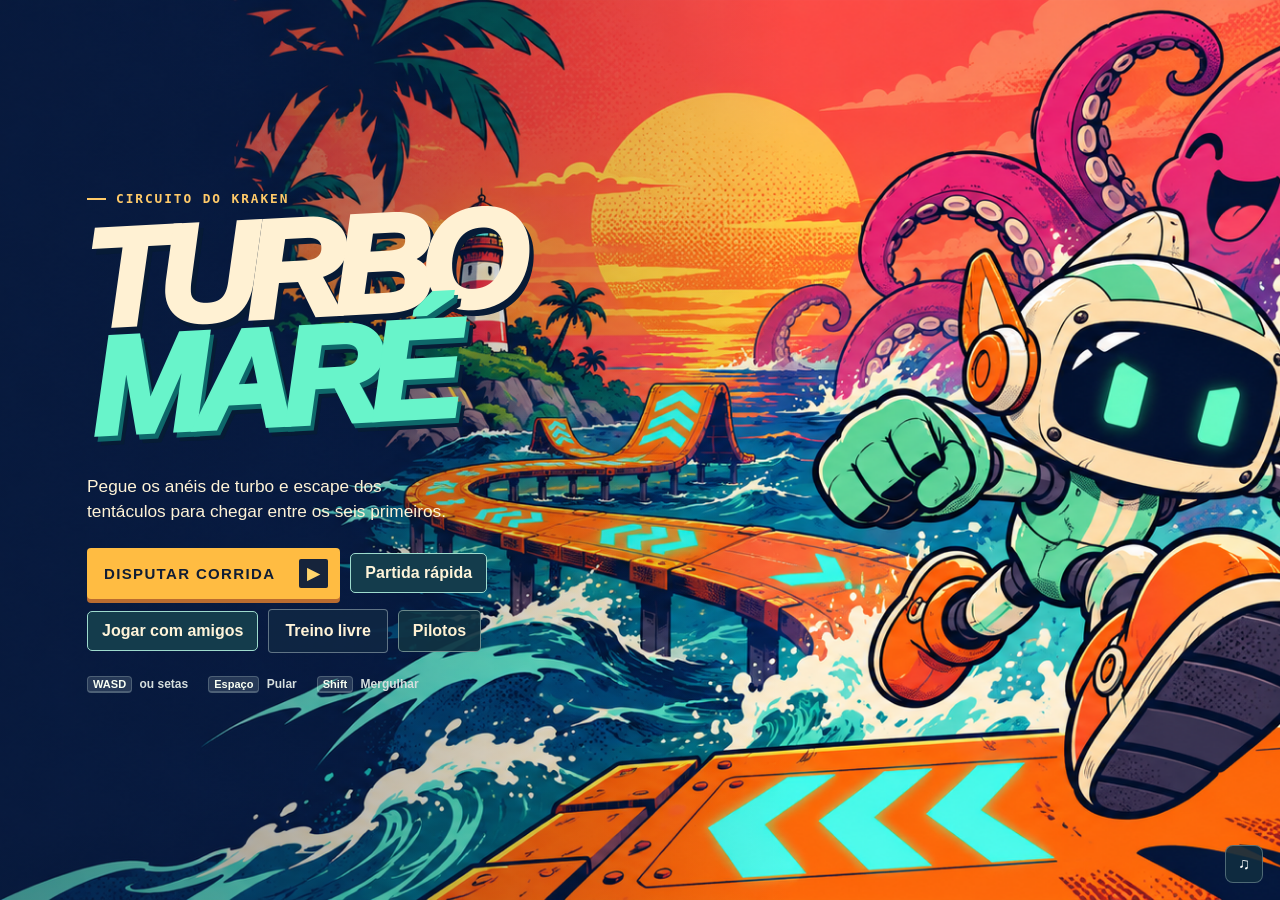
==== commit e1caab9f: "Integra a final do Farol com a partida rápida e as atualizações do PWA" ====
--- a/src/index.html
+++ b/src/index.html
@@ -15,7 +15,7 @@
     <div class="eyebrow">Circuito do Kraken</div>
     <h1>TURBO<span>MARÉ</span></h1>
     <p>Pegue os anéis de turbo e escape dos tentáculos para chegar entre os seis primeiros.</p>
-    <div class="menu-buttons"><button class="primary" id="play">Disputar corrida <span aria-hidden="true">▶</span></button><button id="friends">Jogar com amigos</button><button id="practice">Treino livre</button><button id="crew-open">Pilotos</button></div>
+    <div class="menu-buttons"><button class="primary" id="play">Disputar corrida <span aria-hidden="true">▶</span></button><button id="quick">Partida rápida</button><button id="friends">Jogar com amigos</button><button id="practice">Treino livre</button><button id="crew-open">Pilotos</button></div>
     <div class="menu-foot"><span><kbd>WASD</kbd> ou setas</span><span><kbd>Espaço</kbd> Pular</span><span><kbd>Shift</kbd> Mergulhar</span></div>
     <div class="app-tools"><button type="button" id="install-game" aria-controls="install-help" hidden>Instalar jogo</button><span id="offline-state" role="status" hidden>Pronto para jogar offline</span></div>
     <div id="install-help" hidden>No Safari, toque em Compartilhar e depois em Adicionar à Tela de Início.</div>
@@ -33,7 +33,7 @@
   <ol id="room-list"></ol>
   <table id="cup-board" hidden aria-label="Pontuação da Copa das Marés"><thead><tr><th scope="col">Piloto</th><th scope="col">Baía</th><th scope="col">Estaleiro</th><th scope="col" id="cup-farol-column">Farol</th><th scope="col">Total</th></tr></thead><tbody id="cup-rows"></tbody></table>
   <details id="cup-rules" hidden><summary>Como pontuar</summary><p>Do 1º ao 6º lugar, as provas valem 10, 8, 6, 4, 2 e 1 ponto. Quem chega primeiro fica à frente. Ao acabar o tempo, quem alcançou um checkpoint também pontua pela distância percorrida. Em caso de empate na soma, vale a pontuação da última prova.</p></details>
-  <div class="room-actions"><button id="room-start" class="primary" hidden>Largar</button><button id="room-leave">Voltar</button></div>
+  <div class="room-actions"><button id="room-start" class="primary" hidden>Largar</button><button id="room-bots" hidden>Correr com bots</button><button id="room-leave">Voltar</button></div>
 </dialog>
 <dialog id="race-exit" aria-labelledby="exit-title"><h2 id="exit-title">Sair da corrida?</h2><p id="exit-info"></p><div class="room-actions"><button id="race-stay" class="primary">Continuar</button><button id="race-leave">Sair da sala</button></div></dialog>
 <section id="dock" aria-label="Escolha do piloto" hidden>
@@ -60,8 +60,9 @@
 </div>
 <div id="settings"><button class="icon" id="sound" aria-label="Desativar som" title="Desativar som">♫</button></div>
 <div id="touch" hidden>
-  <div id="stick" aria-label="Controle de direção"><div id="nub"></div></div>
-  <div id="actions"><button id="dive"><span aria-hidden="true">»</span>Mergulho</button><button id="jump"><span aria-hidden="true">↑</span>Pulo</button></div>
+  <div id="move-zone" aria-label="Direção: toque e arraste em qualquer ponto da metade esquerda"></div>
+  <div id="action-zone" aria-label="Ação: um toque pula, dois toques mergulham"><p id="action-hint"><b>1 toque</b> pula<br><b>2 toques</b> mergulha</p></div>
+  <div id="stick" aria-hidden="true"><div id="nub"></div></div>
 </div>
 <div id="celebrate" aria-hidden="true"></div>
 <section id="modal" role="dialog" aria-modal="true" aria-labelledby="modal-title" hidden>
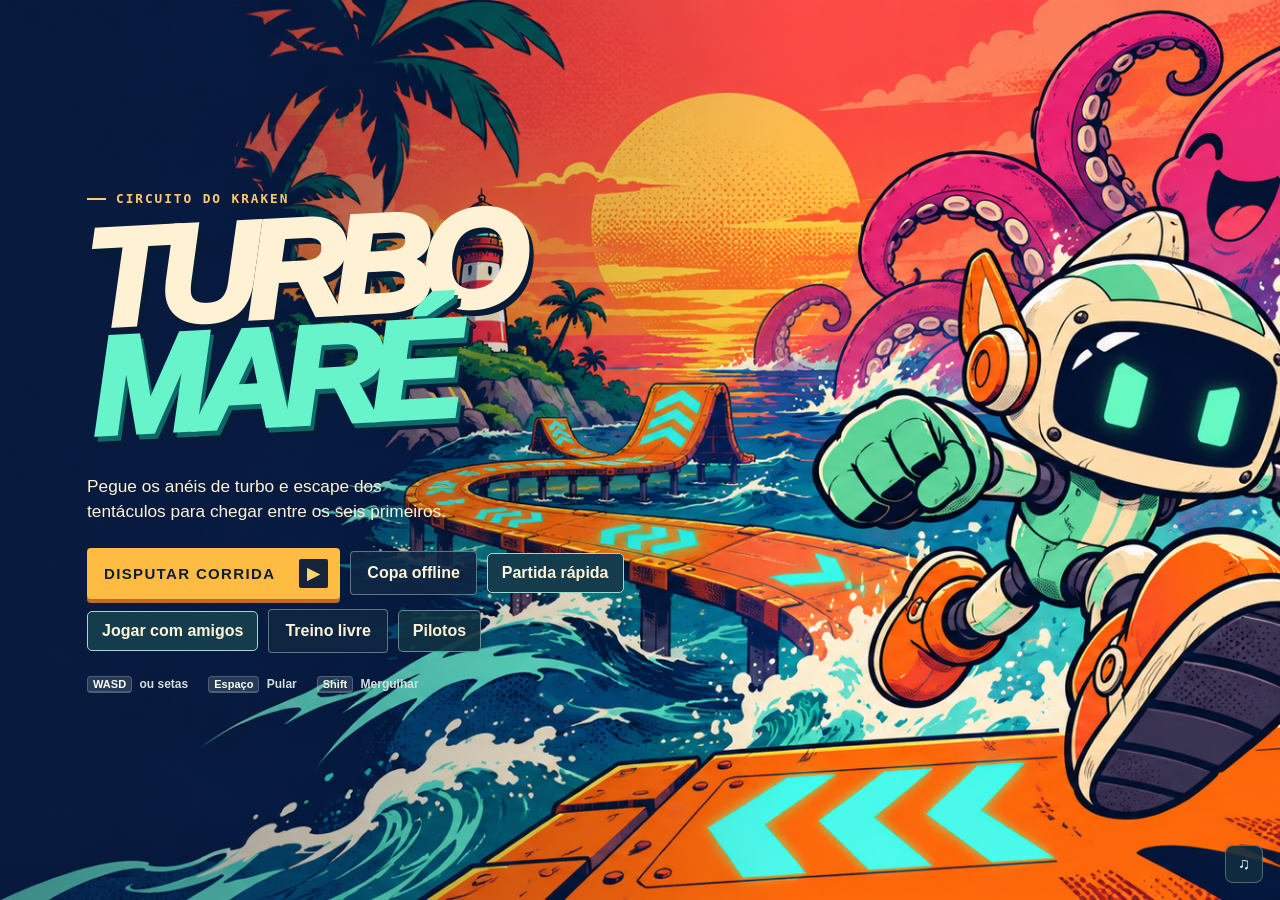
==== commit dc6b0d40: "Adiciona a Copa das Mares offline contra bots" ====
--- a/src/index.html
+++ b/src/index.html
@@ -15,7 +15,7 @@
     <div class="eyebrow">Circuito do Kraken</div>
     <h1>TURBO<span>MARÉ</span></h1>
     <p>Pegue os anéis de turbo e escape dos tentáculos para chegar entre os seis primeiros.</p>
-    <div class="menu-buttons"><button class="primary" id="play">Disputar corrida <span aria-hidden="true">▶</span></button><button id="quick">Partida rápida</button><button id="friends">Jogar com amigos</button><button id="practice">Treino livre</button><button id="crew-open">Pilotos</button></div>
+    <div class="menu-buttons"><button class="primary" id="play">Disputar corrida <span aria-hidden="true">▶</span></button><button class="secondary" id="offline-cup">Copa offline</button><button id="quick">Partida rápida</button><button id="friends">Jogar com amigos</button><button id="practice">Treino livre</button><button id="crew-open">Pilotos</button></div>
     <div class="menu-foot"><span><kbd>WASD</kbd> ou setas</span><span><kbd>Espaço</kbd> Pular</span><span><kbd>Shift</kbd> Mergulhar</span></div>
     <div class="app-tools"><button type="button" id="install-game" aria-controls="install-help" hidden>Instalar jogo</button><span id="offline-state" role="status" hidden>Pronto para jogar offline</span></div>
     <div id="install-help" hidden>No Safari, toque em Compartilhar e depois em Adicionar à Tela de Início.</div>
@@ -70,6 +70,7 @@
     <div class="eyebrow" id="modal-tag">Circuito do Kraken</div>
     <h2 id="modal-title"></h2>
     <p id="modal-text"></p>
+    <table class="offline-board" id="offline-board" hidden aria-label="Pontuação acumulada da Copa"><thead><tr><th scope="col">Piloto</th><th scope="col">Baía</th><th scope="col">Estaleiro</th><th scope="col">Farol</th><th scope="col">Total</th></tr></thead><tbody id="offline-rows"></tbody></table>
     <label id="quality-row" for="quality">Detalhe gráfico <select id="quality"><option value="auto">Automático</option><option value="high">Alto</option><option value="light">Leve</option></select></label>
     <div class="card-actions">
       <button class="primary" id="modal-main"></button>
@@ -81,6 +82,7 @@
 <p class="card" id="error" hidden></p>
 <img id="bay-art" hidden alt="" src="art/baia.png">
 <!-- PWA: install -->
+<script src="cup.js"></script>
 <script src="rooms.js"></script>
 <script src="farol.js"></script>
 <script src="game.js"></script>
--- a/src/game.css
+++ b/src/game.css
@@ -30,6 +30,11 @@
 #cup-board tr>:first-child{text-align:left;overflow-wrap:anywhere}
 #cup-board tbody tr:first-child{color:#ffe6a0}
 #cup-board tbody td:last-child{font-weight:800}
+.offline-board{width:100%;border-collapse:collapse;margin:4px 0 13px;font-size:.81rem;font-variant-numeric:tabular-nums}
+.offline-board :is(td,th){padding:4px;text-align:right;border-bottom:1px solid #91d9c936}
+.offline-board tr>:first-child{text-align:left}
+.offline-board tr:first-child th,.offline-board td:last-child{color:#ffe6a0}
+#modal .card{max-height:calc(100dvh - 28px);overflow-y:auto}
 #cup-rules{margin:12px 0 16px;color:#beded5;font-size:13px}
 #cup-rules summary{cursor:pointer}
 #cup-leg{color:#ffe6a0;margin-right:.45em}
